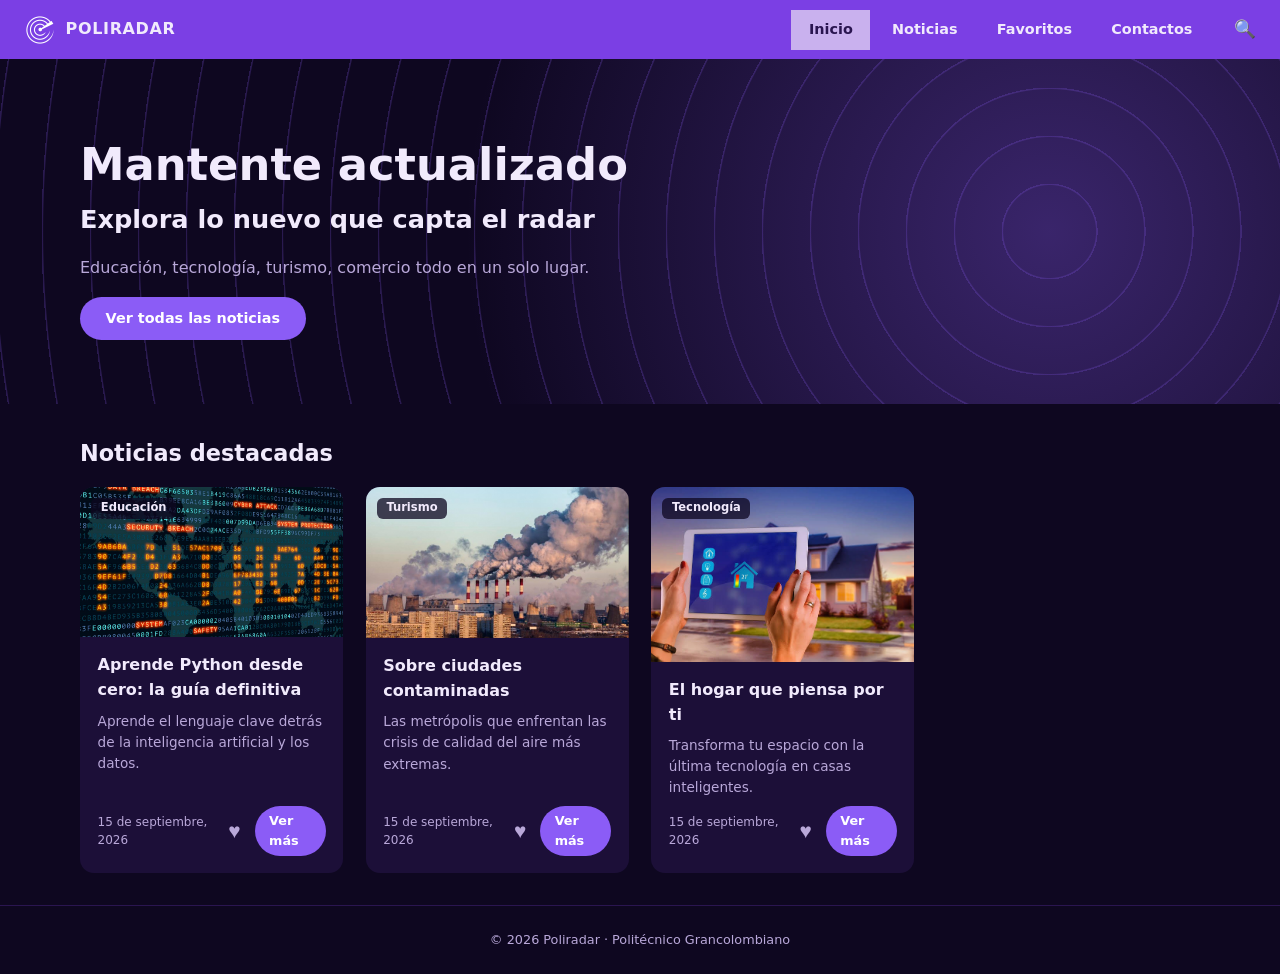
==== index.html @ 4db6b5b7 "Add files via upload" ====
<!DOCTYPE html>
<html lang="es">
<head>
<meta charset="utf-8">
<meta name="viewport" content="width=device-width,initial-scale=1">
<title>Poliradar · Inicio</title>
<link rel="stylesheet" href="css/styles.css">
<script src="js/app.js" defer></script>
</head>
<body data-page="inicio">
<header class="top">
  <a class="logo" href="index.html"><img src="img/logo.png" alt="" width="32" height="32">POLIRADAR</a>
  <nav>
    <a href="index.html" class="on" aria-current="page">Inicio</a>
    <a href="noticias.html">Noticias</a>
    <a href="favoritos.html">Favoritos</a>
    <a href="contacto.html">Contactos</a>
  </nav>
  <a class="ico" href="noticias.html" aria-label="Buscar noticias">&#128269;</a>
</header>
<main>
<section class="hero">
  <div class="wrap">
    <h1>Mantente actualizado</h1>
    <p class="lead">Explora lo nuevo que capta el radar</p>
    <p>Educación, tecnología, turismo, comercio todo en un solo lugar.</p>
    <a class="btn" href="noticias.html">Ver todas las noticias</a>
  </div>
</section>
<section class="wrap">
  <h2>Noticias destacadas</h2>
  <div class="grid" id="lista"></div>
</section>
</main>
<footer class="pie">© 2026 Poliradar · Politécnico Grancolombiano</footer>
</body>
</html>
---- css/styles.css ----
:root{--bg:#0e0720;--panel:#1c0f38;--panel2:#2a1550;--nav:#7b3fe4;--on:#c9b1ee;--btn:#8b5cf6;--txt:#f1eafc;--mut:#b9a8d9;--err:#ff8fa3}
*{box-sizing:border-box}
body{margin:0;background:var(--bg);color:var(--txt);font-family:Montserrat,"Segoe UI",system-ui,sans-serif;line-height:1.55}
a{color:inherit;text-decoration:none}
:focus-visible{outline:3px solid #fff;outline-offset:2px}
.wrap{width:min(1120px,100% - 2rem);margin-inline:auto}
h1{font-size:clamp(1.8rem,4vw,2.8rem);line-height:1.15;margin:0 0 .6rem}
h2{font-size:1.4rem;margin:2rem 0 1rem}
.top{display:flex;align-items:center;gap:1.5rem;flex-wrap:wrap;background:var(--nav);padding:.6rem 1.5rem;position:sticky;top:0;z-index:5}
.logo{display:flex;align-items:center;gap:.6rem;font-weight:800;letter-spacing:.04em;margin-right:auto}
.logo img{height:2rem;width:auto}
.top nav{display:flex;flex-wrap:wrap;gap:.25rem}
.top nav a{padding:.55rem 1.1rem;font-weight:600;font-size:.9rem}
.top nav a.on{background:var(--on);color:#2a1550}
.ico{font-size:1.1rem}
.hero{padding:5rem 0 4rem;background:repeating-radial-gradient(circle at 82% 50%,transparent 0 46px,rgba(139,92,246,.22) 47px 48px),radial-gradient(circle at 82% 50%,rgba(139,92,246,.35),transparent 55%),var(--bg)}
.lead{font-size:clamp(1.2rem,2.5vw,1.6rem);font-weight:600;margin:0 0 .4rem}
.hero p{max-width:34rem;color:var(--mut)}
.hero .lead{color:var(--txt)}
.btn{display:inline-block;border:0;border-radius:999px;background:var(--btn);color:#fff;font-family:inherit;font-weight:600;font-size:.9rem;padding:.65rem 1.6rem;cursor:pointer}
.btn:hover{background:#a078ff}
.btn.sm{padding:.3rem .9rem;font-size:.8rem}
.grid{display:grid;grid-template-columns:repeat(auto-fill,minmax(260px,1fr));gap:1.4rem;margin-bottom:2rem}
.card{background:var(--panel);border-radius:14px;overflow:hidden;display:flex;flex-direction:column}
.thumb{display:block;position:relative;background:linear-gradient(135deg,var(--a,#6d28d9),var(--b,#1e1b4b))}
.card .thumb{aspect-ratio:16/9}
.thumb img{width:100%;height:100%;object-fit:cover;display:block}
[data-cat="Educación"]{--a:#6d28d9;--b:#2563eb}
[data-cat="Tecnología"]{--a:#0e7490;--b:#5b21b6}
[data-cat="Turismo"]{--a:#15803d;--b:#0e7490}
[data-cat="Comercio"]{--a:#b45309;--b:#7c2d12}
[data-cat="Deportes"]{--a:#be185d;--b:#4c1d95}
.tag{position:absolute;left:.7rem;top:.7rem;background:rgba(14,7,32,.75);border-radius:6px;padding:.1rem .6rem;font-size:.72rem;font-weight:600}
.cb{padding:1rem 1.1rem 1.1rem;display:flex;flex-direction:column;gap:.5rem;flex:1}
.cb h3{margin:0;font-size:1rem}
.cb p{margin:0;color:var(--mut);font-size:.85rem;flex:1}
.pie-c{display:flex;justify-content:space-between;align-items:center;font-size:.75rem;color:var(--mut)}
.pie-c span{display:flex;align-items:center;gap:.5rem}
.fav{background:none;border:0;color:var(--mut);font-size:1.3rem;cursor:pointer;line-height:1}
.fav.on{color:#ff5c8a}
.titulo{padding:2.5rem 0 1rem}
.titulo p{color:var(--mut);max-width:40rem;margin:0}
.filtros{display:flex;gap:.7rem;flex-wrap:wrap;margin-bottom:1.6rem}
input,select,textarea{font:inherit;background:var(--panel);color:var(--txt);border:1px solid #4a2c86;border-radius:10px;padding:.65rem .9rem}
.filtros input{flex:1 1 240px;border-radius:999px}
.filtros select{border-radius:999px}
.pag{display:flex;justify-content:center;gap:.4rem;margin-bottom:3rem}
.pag button{width:2.2rem;height:2.2rem;border-radius:50%;border:1px solid #4a2c86;background:var(--panel);color:var(--txt);cursor:pointer}
.pag button.on{background:var(--btn);border-color:var(--btn)}
.aviso{color:var(--mut);padding:1.5rem 0}
.etq{display:inline-block;background:var(--panel2);padding:.6rem 1.4rem;font-size:1.2rem;margin:2rem 0}
.art-hero{padding:5rem 0 3rem}
.art-hero h1{max-width:46rem;text-transform:uppercase}
.art{display:grid;grid-template-columns:1fr 300px;gap:2rem;padding:2rem 0 4rem;align-items:start}
.cuerpo{background:var(--panel);padding:1.6rem;border-radius:12px}
.foto{width:100%;aspect-ratio:16/9;object-fit:cover;border-radius:10px;margin-bottom:1.2rem;display:block}
.foto[hidden]{display:none}
.cuerpo p{margin:0 0 1rem;max-width:68ch}
.cuerpo .btn{display:block;width:fit-content;margin:1.0rem auto 0}
.info{background:var(--panel2);border-radius:18px;padding:1.4rem}
.info h2{font-size:.95rem;margin:0 0 1rem}
.info dt{font-weight:700;font-size:.85rem}
.info dd{margin:0 0 .9rem;color:var(--mut)}
.contacto{display:grid;grid-template-columns:1fr 1.2fr;gap:2.5rem;padding:3rem 0 4rem;align-items:start}
.izq p{font-size:1.15rem;font-weight:500;max-width:22rem}
.tel{display:grid;place-items:center;width:4rem;height:4rem;border-radius:50%;background:var(--panel2);font-size:1.8rem;margin-bottom:1rem}
form#form{background:var(--panel);border-radius:18px;padding:1.6rem;display:grid;gap:.4rem}
form#form label{font-weight:600;font-size:.9rem;margin-top:.5rem}
form#form .btn{justify-self:center;margin-top:1rem}
.err{color:var(--err);min-height:1.1em;font-size:.8rem}
input[aria-invalid="true"],textarea[aria-invalid="true"]{border-color:var(--err)}
.ok{text-align:center;color:#8ff0b5;margin:.5rem 0 0}
.pie{text-align:center;color:var(--mut);font-size:.8rem;padding:1.5rem;border-top:1px solid #2a1550}
@media(max-width:760px){.art,.contacto{grid-template-columns:1fr}.top{padding:.6rem 1rem}}
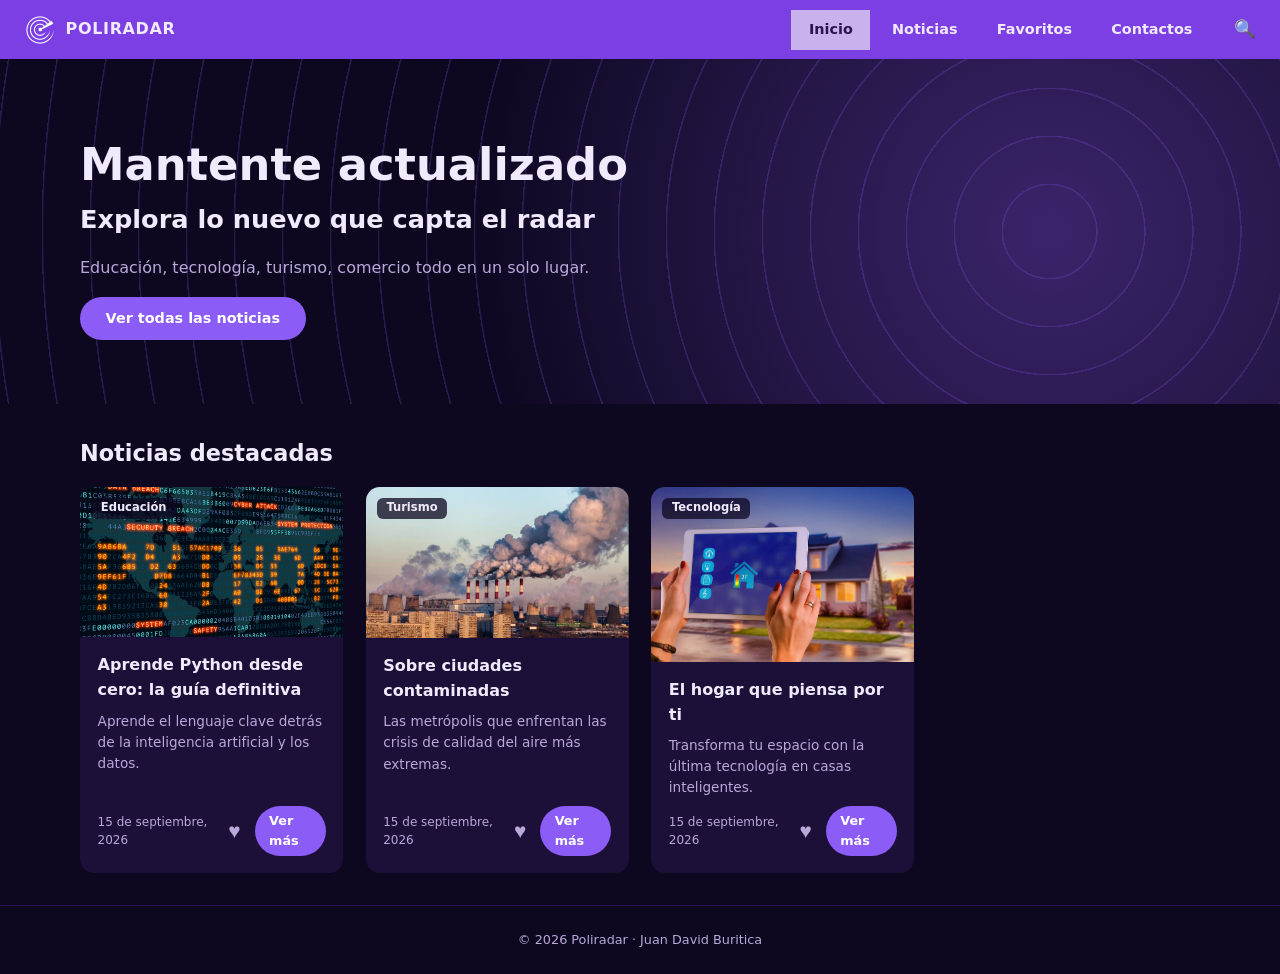
==== commit 38b5fa35: "Update footer copyright information" ====
--- a/index.html
+++ b/index.html
@@ -32,6 +32,6 @@
   <div class="grid" id="lista"></div>
 </section>
 </main>
-<footer class="pie">© 2026 Poliradar · Politécnico Grancolombiano</footer>
+<footer class="pie">© 2026 Poliradar · Juan David Buritica</footer>
 </body>
 </html>
